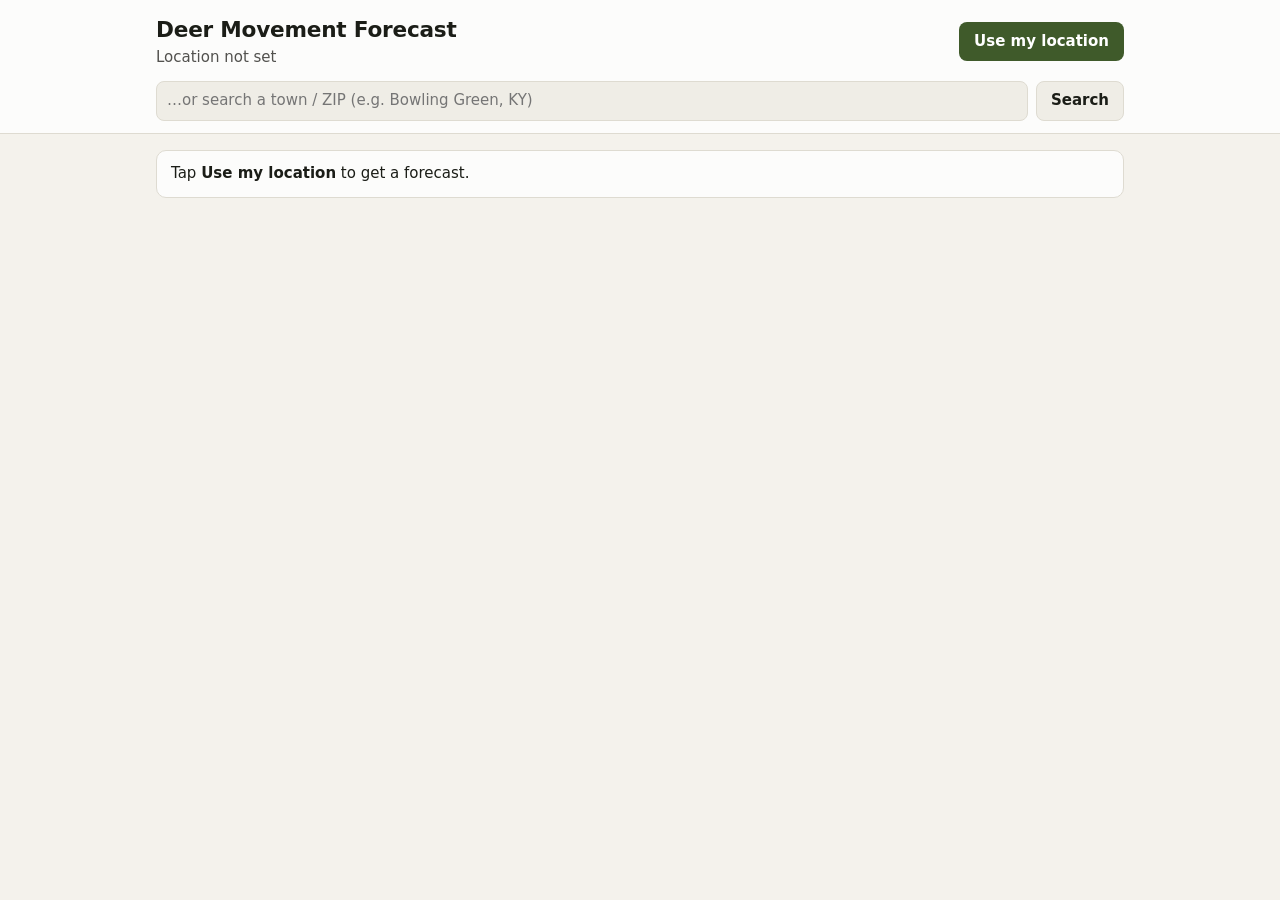
==== deer-forecast/index.html @ d132e033 "Add whitetail deer movement forecast app Location + barometric pressure (Open-Meteo) based forecast " ====
<!doctype html>
<html lang="en">
<head>
  <meta charset="utf-8">
  <meta name="viewport" content="width=device-width, initial-scale=1">
  <title>Deer Movement Forecast</title>
  <meta name="description" content="Whitetail deer movement forecast from your location, barometric pressure, weather, moon and rut timing.">
  <link rel="stylesheet" href="styles.css">
</head>
<body>
  <header class="top">
    <div class="wrap top-inner">
      <div>
        <h1>Deer Movement Forecast</h1>
        <p class="sub" id="placeName">Location not set</p>
      </div>
      <div class="top-actions">
        <button id="locateBtn" class="btn primary" type="button">Use my location</button>
        <button id="refreshBtn" class="btn" type="button" hidden>Refresh</button>
      </div>
    </div>
    <div class="wrap">
      <form id="searchForm" class="search" autocomplete="off">
        <label class="sr-only" for="searchInput">Search a town or ZIP</label>
        <input id="searchInput" type="search" placeholder="…or search a town / ZIP (e.g. Bowling Green, KY)">
        <button class="btn" type="submit">Search</button>
      </form>
      <ul id="searchResults" class="search-results" hidden></ul>
    </div>
  </header>

  <main class="wrap">
    <p id="status" class="status" role="status">Tap <strong>Use my location</strong> to get a forecast.</p>

    <div id="content" hidden>
      <!-- Now -->
      <section class="card hero" aria-labelledby="nowTitle">
        <div class="hero-score">
          <h2 id="nowTitle" class="eyebrow">Right now</h2>
          <div class="score-line">
            <span id="nowScore" class="big">–</span><span class="of">/100</span>
          </div>
          <span id="nowRating" class="pill">–</span>
        </div>
        <div class="hero-why">
          <h3 class="eyebrow">Why</h3>
          <ul id="nowFactors" class="factors"></ul>
        </div>
      </section>

      <!-- Conditions -->
      <section class="tiles" aria-label="Current conditions">
        <div class="tile"><span class="eyebrow">Barometer</span><span id="cPressure" class="tile-val">–</span><span id="cTrend" class="tile-sub">–</span></div>
        <div class="tile"><span class="eyebrow">Temperature</span><span id="cTemp" class="tile-val">–</span><span id="cTempSub" class="tile-sub">–</span></div>
        <div class="tile"><span class="eyebrow">Wind</span><span id="cWind" class="tile-val">–</span><span id="cWindSub" class="tile-sub">–</span></div>
        <div class="tile"><span class="eyebrow">Moon</span><span id="cMoon" class="tile-val">–</span><span id="cMoonSub" class="tile-sub">–</span></div>
        <div class="tile"><span class="eyebrow">Rut phase</span><span id="cRut" class="tile-val">–</span><span id="cRutSub" class="tile-sub">–</span></div>
        <div class="tile"><span class="eyebrow">Sun today</span><span id="cSun" class="tile-val">–</span><span id="cSunSub" class="tile-sub">–</span></div>
      </section>

      <!-- Best windows -->
      <section class="card" aria-labelledby="bestTitle">
        <h2 id="bestTitle">Best times to sit (next 3 days)</h2>
        <ol id="bestList" class="best"></ol>
      </section>

      <!-- Daily -->
      <section class="card" aria-labelledby="dailyTitle">
        <h2 id="dailyTitle">Morning vs. evening sits</h2>
        <div id="daily" class="daily"></div>
      </section>

      <!-- Hourly chart -->
      <section class="card" aria-labelledby="hourlyTitle">
        <div class="card-head">
          <h2 id="hourlyTitle">Hourly movement score</h2>
          <button id="tableToggle" class="btn small" type="button" aria-expanded="false">Show table</button>
        </div>
        <p class="hint">Shaded bands are night. Bold orange bars are prime hours (score 65+). Hover or tap a bar for details.</p>
        <div class="chart" id="hourlyChart"></div>
        <div id="hourlyTable" class="table-wrap" hidden></div>
      </section>

      <!-- Pressure chart -->
      <section class="card" aria-labelledby="pressTitle">
        <h2 id="pressTitle">Barometric pressure (inHg), past 24 h + forecast</h2>
        <p class="hint">Deer tend to move more on a steady or rising barometer around 30.00–30.40, and just before a front. A fast drop usually slows things down.</p>
        <div class="chart" id="pressureChart"></div>
      </section>

      <!-- Settings -->
      <section class="card" aria-labelledby="setTitle">
        <h2 id="setTitle">Settings</h2>
        <label class="field">
          <span>Local peak-rut (breeding) date</span>
          <input id="rutInput" type="date">
        </label>
        <p class="hint">The default, Nov 12, fits most of Kentucky and the Midwest. Set it to your state's published peak-breeding date.</p>
      </section>

      <p class="disclaimer">
        The score comes from rules of thumb hunters commonly use (light, pressure and its trend, temperature swings, wind, rain, moon position, rut timing).
        It's a planning aid, not a guarantee. Always check your state's legal shooting hours. Weather data: <a href="https://open-meteo.com/" target="_blank" rel="noopener">Open-Meteo</a>.
        <br><span id="updated"></span>
      </p>
    </div>
  </main>

  <div id="tooltip" class="tooltip" role="tooltip" hidden></div>
  <script src="astro.js"></script>
  <script src="model.js"></script>
  <script src="app.js"></script>
</body>
</html>
---- deer-forecast/styles.css ----
:root {
  color-scheme: light;
  --bg: #f4f2ec;
  --surface: #fcfcfb;
  --surface-2: #efede6;
  --border: #dedbd1;
  --text: #1b1d17;
  --text-2: #52514e;
  --muted: #7a7870;
  --accent: #3f5a2a;          /* forest green for UI */
  --accent-ink: #ffffff;
  --bar: #f2a07d;             /* blaze-orange ramp, normal hours */
  --bar-prime: #d4541f;       /* prime hours */
  --line: #2a78d6;
  --night: rgba(30, 40, 60, 0.07);
  --sweet: rgba(63, 90, 42, 0.10);
  --grid: #e6e3da;
  --up: #2f7a2f;
  --down: #b23a32;
  --r-ex-bg: #dcefd6; --r-ex: #1f5e1f;
  --r-good-bg: #e7f0d3; --r-good: #4a5f12;
  --r-fair-bg: #f6ecd0; --r-fair: #7a5a00;
  --r-slow-bg: #ece9e3; --r-slow: #5c5a55;
}
@media (prefers-color-scheme: dark) {
  :root:not([data-theme="light"]) {
    color-scheme: dark;
    --bg: #121311;
    --surface: #1a1a19;
    --surface-2: #232421;
    --border: #33342f;
    --text: #f0efec;
    --text-2: #c3c2b7;
    --muted: #8f8e86;
    --accent: #8db66a;
    --accent-ink: #10140c;
    --bar: #9a4a28;
    --bar-prime: #f07a45;
    --line: #3987e5;
    --night: rgba(0, 0, 0, 0.35);
    --sweet: rgba(141, 182, 106, 0.10);
    --grid: #2c2d29;
    --up: #7fc97f;
    --down: #ef8a83;
    --r-ex-bg: #1f3a1f; --r-ex: #a9e3a0;
    --r-good-bg: #2c3418; --r-good: #cfe08f;
    --r-fair-bg: #3a3016; --r-fair: #f0d27a;
    --r-slow-bg: #2a2a27; --r-slow: #bdbab2;
  }
}
:root[data-theme="dark"] {
  color-scheme: dark;
  --bg: #121311; --surface: #1a1a19; --surface-2: #232421; --border: #33342f;
  --text: #f0efec; --text-2: #c3c2b7; --muted: #8f8e86; --accent: #8db66a; --accent-ink: #10140c;
  --bar: #9a4a28; --bar-prime: #f07a45; --line: #3987e5; --night: rgba(0,0,0,.35);
  --sweet: rgba(141,182,106,.10); --grid: #2c2d29; --up: #7fc97f; --down: #ef8a83;
  --r-ex-bg: #1f3a1f; --r-ex: #a9e3a0; --r-good-bg: #2c3418; --r-good: #cfe08f;
  --r-fair-bg: #3a3016; --r-fair: #f0d27a; --r-slow-bg: #2a2a27; --r-slow: #bdbab2;
}

* { box-sizing: border-box; }
html, body { margin: 0; }
body {
  background: var(--bg);
  color: var(--text);
  font: 15px/1.45 system-ui, -apple-system, "Segoe UI", Roboto, sans-serif;
  -webkit-text-size-adjust: 100%;
}
.wrap { max-width: 1000px; margin: 0 auto; padding: 0 16px; }
.sr-only { position: absolute; width: 1px; height: 1px; overflow: hidden; clip: rect(0 0 0 0); }
h1 { font-size: 1.35rem; margin: 0; letter-spacing: -0.01em; }
h2 { font-size: 1.05rem; margin: 0 0 10px; }
.sub { margin: 2px 0 0; color: var(--text-2); }
.muted { color: var(--muted); }
.eyebrow { display: block; font-size: 0.72rem; text-transform: uppercase; letter-spacing: 0.06em; color: var(--muted); margin: 0 0 4px; font-weight: 600; }
.hint { color: var(--text-2); font-size: 0.85rem; margin: -4px 0 10px; }
a { color: var(--accent); }

.top { background: var(--surface); border-bottom: 1px solid var(--border); padding: 14px 0 12px; margin-bottom: 16px; }
.top-inner { display: flex; justify-content: space-between; align-items: center; gap: 12px; flex-wrap: wrap; }
.top-actions { display: flex; gap: 8px; }
.search { display: flex; gap: 8px; margin-top: 12px; }
.search input { flex: 1; min-width: 0; }
input[type="search"], input[type="date"] {
  font: inherit; color: var(--text); background: var(--surface-2);
  border: 1px solid var(--border); border-radius: 8px; padding: 8px 10px;
}
.search-results { list-style: none; margin: 8px 0 0; padding: 0; border: 1px solid var(--border); border-radius: 8px; overflow: hidden; }
.search-results button { all: unset; display: block; width: 100%; padding: 9px 12px; cursor: pointer; box-sizing: border-box; }
.search-results li + li { border-top: 1px solid var(--border); }
.search-results button:hover, .search-results button:focus-visible { background: var(--surface-2); }

.btn {
  font: inherit; font-weight: 600; cursor: pointer;
  border: 1px solid var(--border); background: var(--surface-2); color: var(--text);
  border-radius: 8px; padding: 8px 14px;
}
.btn.primary { background: var(--accent); color: var(--accent-ink); border-color: transparent; }
.btn.small { padding: 4px 10px; font-size: 0.85rem; }
.btn:focus-visible, input:focus-visible { outline: 2px solid var(--accent); outline-offset: 2px; }

.status { padding: 12px 14px; background: var(--surface); border: 1px solid var(--border); border-radius: 10px; }
.status.err { border-color: var(--down); }

.card { background: var(--surface); border: 1px solid var(--border); border-radius: 12px; padding: 16px; margin-bottom: 14px; }
.card-head { display: flex; justify-content: space-between; align-items: baseline; gap: 8px; }

.hero { display: grid; grid-template-columns: minmax(160px, 220px) 1fr; gap: 20px; }
.score-line { display: flex; align-items: baseline; gap: 2px; }
.big { font-size: 4rem; font-weight: 750; line-height: 1; letter-spacing: -0.03em; font-variant-numeric: tabular-nums; }
.of { color: var(--muted); font-size: 1.1rem; }
.hero .pill { margin-top: 8px; }
.factors { list-style: none; margin: 0; padding: 0; display: grid; gap: 5px; }
.factors li, .tooltip li { display: flex; gap: 8px; align-items: baseline; }
.pts { font-variant-numeric: tabular-nums; font-weight: 700; min-width: 2.6em; text-align: right; font-size: 0.9rem; }
.pts.up { color: var(--up); }
.pts.down { color: var(--down); }

.pill { display: inline-block; font-size: 0.78rem; font-weight: 700; padding: 2px 9px; border-radius: 999px; white-space: nowrap; }
.r-ex { background: var(--r-ex-bg); color: var(--r-ex); }
.r-good { background: var(--r-good-bg); color: var(--r-good); }
.r-fair { background: var(--r-fair-bg); color: var(--r-fair); }
.r-slow { background: var(--r-slow-bg); color: var(--r-slow); }

.tiles { display: grid; grid-template-columns: repeat(3, 1fr); gap: 10px; margin-bottom: 14px; }
.tile { background: var(--surface); border: 1px solid var(--border); border-radius: 12px; padding: 12px 14px; display: flex; flex-direction: column; min-width: 0; }
.tile-val { font-size: 1.25rem; font-weight: 700; font-variant-numeric: tabular-nums; }
.tile-sub { color: var(--text-2); font-size: 0.82rem; }

.best { list-style: none; margin: 0; padding: 0; display: grid; gap: 8px; }
.best li { display: grid; grid-template-columns: 170px 170px 1fr; gap: 10px; align-items: center; padding: 10px 12px; border: 1px solid var(--border); border-radius: 10px; }
.best li.top { border-color: var(--bar-prime); box-shadow: inset 4px 0 0 var(--bar-prime); }
.best-when { display: flex; flex-direction: column; }
.best-when span, .best-why { color: var(--text-2); font-size: 0.88rem; }
.best-score { display: flex; gap: 8px; align-items: center; flex-wrap: wrap; }
.star { font-size: 0.75rem; font-weight: 700; color: var(--bar-prime); text-transform: uppercase; letter-spacing: 0.05em; }

.daily { display: grid; grid-template-columns: repeat(4, 1fr); gap: 10px; }
.day { border: 1px solid var(--border); border-radius: 10px; padding: 10px 12px; }
.day-head { display: flex; justify-content: space-between; margin-bottom: 8px; }
.sits { display: grid; grid-template-columns: 1fr 1fr; gap: 8px; }
.sit { display: flex; flex-direction: column; align-items: flex-start; gap: 2px; }
.sit-val { font-size: 1.5rem; font-weight: 700; font-variant-numeric: tabular-nums; line-height: 1.1; }

.chart { overflow-x: auto; -webkit-overflow-scrolling: touch; }
.chart svg { width: 100%; min-width: 760px; height: auto; display: block; }
.chart .bar { fill: var(--bar); }
.chart .bar.prime { fill: var(--bar-prime); }
.chart .night { fill: var(--night); }
.chart .sweet { fill: var(--sweet); }
.chart .grid { stroke: var(--grid); stroke-width: 1; }
.chart .axis { stroke: var(--border); stroke-width: 1; }
.chart .daysep { stroke: var(--border); stroke-dasharray: 3 3; }
.chart .lbl { fill: var(--muted); font-size: 11px; }
.chart .lbl.day { fill: var(--text-2); font-weight: 600; }
.chart .hit { fill: transparent; cursor: pointer; }
.chart .hit.on { fill: var(--grid); fill-opacity: 0.5; }
.chart .hit-area { fill: transparent; cursor: crosshair; }
.chart .line { fill: none; stroke: var(--line); stroke-width: 2; stroke-linejoin: round; }
.chart .line.past { stroke-dasharray: 4 3; opacity: 0.75; }
.chart .now { stroke: var(--text-2); stroke-width: 1; stroke-dasharray: 2 2; }
.chart .now-l { fill: var(--text-2); }
.chart .dot, .chart .cross-dot { fill: var(--line); stroke: var(--surface); stroke-width: 2; }
.chart .cross { stroke: var(--text-2); stroke-width: 1; }

.table-wrap { max-height: 360px; overflow: auto; margin-top: 12px; border: 1px solid var(--border); border-radius: 8px; }
table { border-collapse: collapse; width: 100%; font-size: 0.85rem; font-variant-numeric: tabular-nums; }
th, td { padding: 6px 10px; text-align: left; border-bottom: 1px solid var(--border); white-space: nowrap; }
th { position: sticky; top: 0; background: var(--surface-2); }
tr.dim td { color: var(--muted); }

.field { display: flex; flex-direction: column; gap: 6px; max-width: 280px; margin-bottom: 8px; }
.disclaimer { color: var(--muted); font-size: 0.8rem; margin: 6px 0 32px; }

.tooltip {
  position: fixed; z-index: 10; pointer-events: none; max-width: 300px;
  background: var(--surface); color: var(--text); border: 1px solid var(--border);
  border-radius: 10px; padding: 10px 12px; font-size: 0.85rem;
  box-shadow: 0 6px 24px rgba(0, 0, 0, 0.18);
}
.tooltip ul { list-style: none; margin: 6px 0 0; padding: 0; display: grid; gap: 2px; }
.tt-head { font-weight: 700; margin-bottom: 4px; }
.tt-score strong { font-size: 1.2rem; }
.tt-row { color: var(--text-2); margin-top: 2px; }

@media (max-width: 760px) {
  .hero { grid-template-columns: 1fr; gap: 12px; }
  .tiles { grid-template-columns: repeat(2, 1fr); }
  .daily { grid-template-columns: repeat(2, 1fr); }
  .best li { grid-template-columns: 1fr auto; }
  .best-why { grid-column: 1 / -1; }
}
@media (max-width: 420px) {
  .daily { grid-template-columns: 1fr; }
  .top-actions { width: 100%; }
  .top-actions .btn { flex: 1; }
}
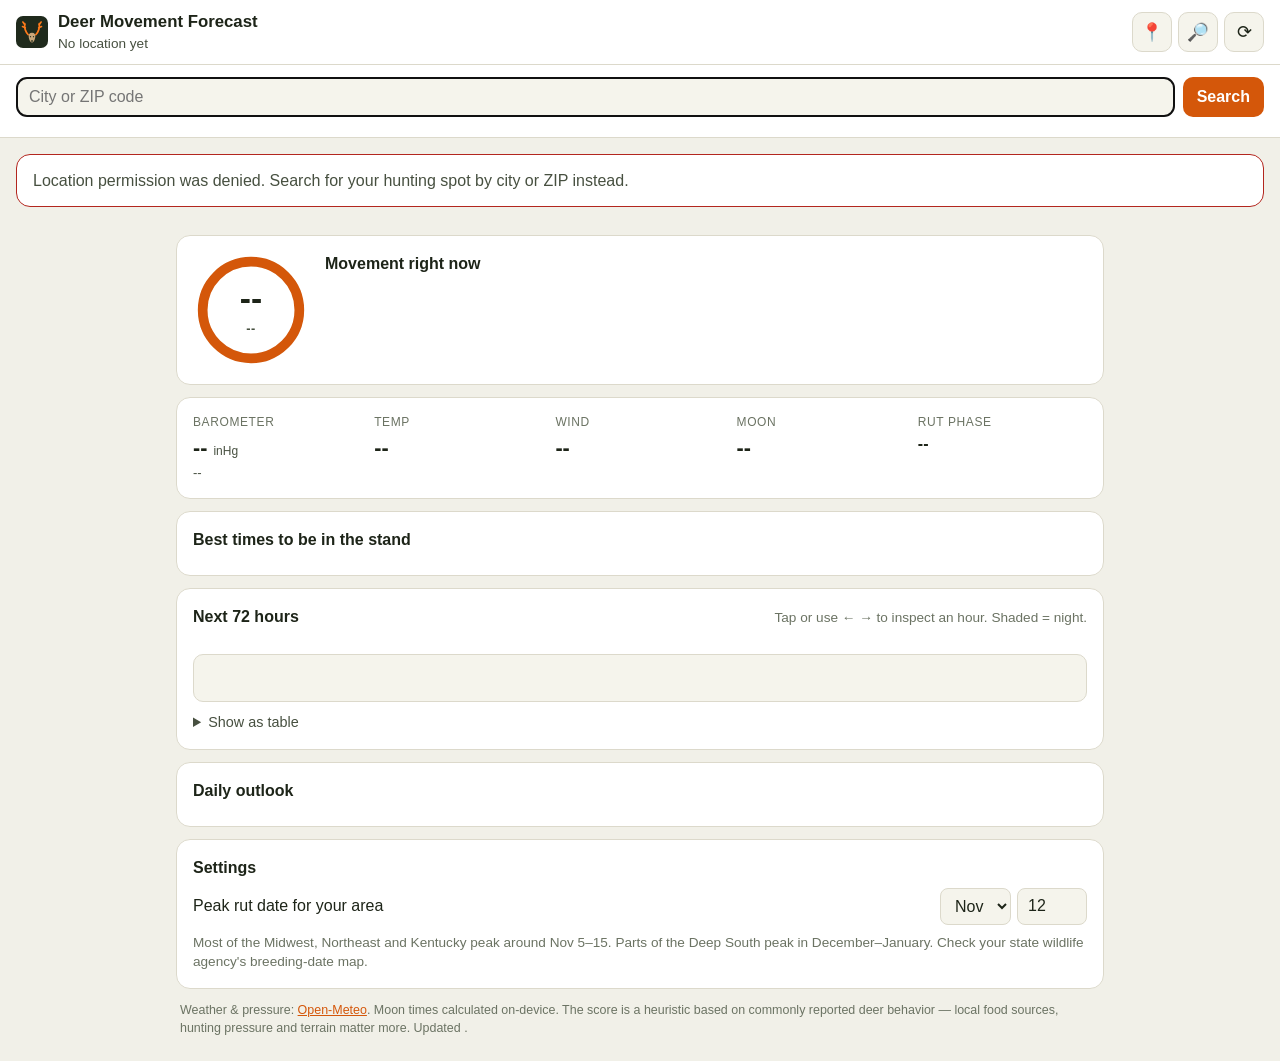
==== commit e0baa84a: "Add whitetail deer movement forecast app Installable web app (PWA) in deer-forecast/ that uses the d" ====
--- a/deer-forecast/index.html
+++ b/deer-forecast/index.html
@@ -1,114 +1,144 @@
-<!doctype html>
+<!DOCTYPE html>
 <html lang="en">
 <head>
-  <meta charset="utf-8">
-  <meta name="viewport" content="width=device-width, initial-scale=1">
-  <title>Deer Movement Forecast</title>
-  <meta name="description" content="Whitetail deer movement forecast from your location, barometric pressure, weather, moon and rut timing.">
-  <link rel="stylesheet" href="styles.css">
+    <meta charset="UTF-8">
+    <meta name="viewport" content="width=device-width, initial-scale=1.0, viewport-fit=cover">
+    <meta name="description" content="Whitetail deer movement forecast from your location, barometric pressure, weather, moon and rut phase.">
+    <meta name="theme-color" content="#1f2a1c">
+    <meta name="apple-mobile-web-app-capable" content="yes">
+    <meta name="apple-mobile-web-app-status-bar-style" content="black-translucent">
+    <title>Deer Movement Forecast</title>
+    <link rel="manifest" href="manifest.webmanifest">
+    <link rel="icon" href="icon.svg" type="image/svg+xml">
+    <link rel="apple-touch-icon" href="icon.svg">
+    <link rel="stylesheet" href="styles.css">
 </head>
 <body>
-  <header class="top">
-    <div class="wrap top-inner">
-      <div>
-        <h1>Deer Movement Forecast</h1>
-        <p class="sub" id="placeName">Location not set</p>
-      </div>
-      <div class="top-actions">
-        <button id="locateBtn" class="btn primary" type="button">Use my location</button>
-        <button id="refreshBtn" class="btn" type="button" hidden>Refresh</button>
-      </div>
-    </div>
-    <div class="wrap">
-      <form id="searchForm" class="search" autocomplete="off">
-        <label class="sr-only" for="searchInput">Search a town or ZIP</label>
-        <input id="searchInput" type="search" placeholder="…or search a town / ZIP (e.g. Bowling Green, KY)">
-        <button class="btn" type="submit">Search</button>
-      </form>
-      <ul id="searchResults" class="search-results" hidden></ul>
-    </div>
-  </header>
+    <header class="app-header">
+        <div class="brand">
+            <img src="icon.svg" alt="" width="32" height="32">
+            <div>
+                <h1>Deer Movement Forecast</h1>
+                <p id="locationName" class="location">Locating…</p>
+            </div>
+        </div>
+        <div class="header-actions">
+            <button id="gpsBtn" class="icon-btn" title="Use my current location" aria-label="Use my current location">📍</button>
+            <button id="searchBtn" class="icon-btn" title="Search a place" aria-label="Search for a place">🔎</button>
+            <button id="refreshBtn" class="icon-btn" title="Refresh forecast" aria-label="Refresh forecast">⟳</button>
+        </div>
+    </header>
 
-  <main class="wrap">
-    <p id="status" class="status" role="status">Tap <strong>Use my location</strong> to get a forecast.</p>
+    <section id="searchPanel" class="search-panel" hidden>
+        <form id="searchForm" autocomplete="off">
+            <input id="searchInput" type="search" placeholder="City or ZIP code" aria-label="City or ZIP code">
+            <button type="submit">Search</button>
+        </form>
+        <ul id="searchResults" class="search-results"></ul>
+    </section>
 
-    <div id="content" hidden>
-      <!-- Now -->
-      <section class="card hero" aria-labelledby="nowTitle">
-        <div class="hero-score">
-          <h2 id="nowTitle" class="eyebrow">Right now</h2>
-          <div class="score-line">
-            <span id="nowScore" class="big">–</span><span class="of">/100</span>
-          </div>
-          <span id="nowRating" class="pill">–</span>
-        </div>
-        <div class="hero-why">
-          <h3 class="eyebrow">Why</h3>
-          <ul id="nowFactors" class="factors"></ul>
-        </div>
-      </section>
+    <div id="status" class="status" role="status" hidden></div>
 
-      <!-- Conditions -->
-      <section class="tiles" aria-label="Current conditions">
-        <div class="tile"><span class="eyebrow">Barometer</span><span id="cPressure" class="tile-val">–</span><span id="cTrend" class="tile-sub">–</span></div>
-        <div class="tile"><span class="eyebrow">Temperature</span><span id="cTemp" class="tile-val">–</span><span id="cTempSub" class="tile-sub">–</span></div>
-        <div class="tile"><span class="eyebrow">Wind</span><span id="cWind" class="tile-val">–</span><span id="cWindSub" class="tile-sub">–</span></div>
-        <div class="tile"><span class="eyebrow">Moon</span><span id="cMoon" class="tile-val">–</span><span id="cMoonSub" class="tile-sub">–</span></div>
-        <div class="tile"><span class="eyebrow">Rut phase</span><span id="cRut" class="tile-val">–</span><span id="cRutSub" class="tile-sub">–</span></div>
-        <div class="tile"><span class="eyebrow">Sun today</span><span id="cSun" class="tile-val">–</span><span id="cSunSub" class="tile-sub">–</span></div>
-      </section>
+    <main id="main" hidden>
+        <section class="card now-card">
+            <div class="now-score">
+                <svg viewBox="0 0 120 120" class="gauge" aria-hidden="true">
+                    <circle cx="60" cy="60" r="50" class="gauge-track"></circle>
+                    <circle cx="60" cy="60" r="50" class="gauge-fill" id="gaugeFill"></circle>
+                </svg>
+                <div class="gauge-label">
+                    <span id="nowScore" class="score-num">--</span>
+                    <span id="nowRating" class="score-rating">--</span>
+                </div>
+            </div>
+            <div class="now-body">
+                <h2>Movement right now</h2>
+                <p id="nowTime" class="muted"></p>
+                <ul id="nowFactors" class="factors"></ul>
+            </div>
+        </section>
 
-      <!-- Best windows -->
-      <section class="card" aria-labelledby="bestTitle">
-        <h2 id="bestTitle">Best times to sit (next 3 days)</h2>
-        <ol id="bestList" class="best"></ol>
-      </section>
+        <section class="card conditions">
+            <div class="cond cond-pressure">
+                <span class="cond-label">Barometer</span>
+                <span class="cond-value"><span id="curPressure">--</span> <small>inHg</small></span>
+                <span id="curTrend" class="cond-sub">--</span>
+            </div>
+            <div class="cond">
+                <span class="cond-label">Temp</span>
+                <span id="curTemp" class="cond-value">--</span>
+                <span id="curSky" class="cond-sub"></span>
+            </div>
+            <div class="cond">
+                <span class="cond-label">Wind</span>
+                <span id="curWind" class="cond-value">--</span>
+                <span id="curGust" class="cond-sub"></span>
+            </div>
+            <div class="cond">
+                <span class="cond-label">Moon</span>
+                <span id="curMoon" class="cond-value">--</span>
+                <span id="curMoonSub" class="cond-sub"></span>
+            </div>
+            <div class="cond cond-rut">
+                <span class="cond-label">Rut phase</span>
+                <span id="curRut" class="cond-value small">--</span>
+                <span id="curRutSub" class="cond-sub"></span>
+            </div>
+        </section>
 
-      <!-- Daily -->
-      <section class="card" aria-labelledby="dailyTitle">
-        <h2 id="dailyTitle">Morning vs. evening sits</h2>
-        <div id="daily" class="daily"></div>
-      </section>
+        <section class="card">
+            <h2>Best times to be in the stand</h2>
+            <div id="bestTimes" class="best-times"></div>
+        </section>
 
-      <!-- Hourly chart -->
-      <section class="card" aria-labelledby="hourlyTitle">
-        <div class="card-head">
-          <h2 id="hourlyTitle">Hourly movement score</h2>
-          <button id="tableToggle" class="btn small" type="button" aria-expanded="false">Show table</button>
-        </div>
-        <p class="hint">Shaded bands are night. Bold orange bars are prime hours (score 65+). Hover or tap a bar for details.</p>
-        <div class="chart" id="hourlyChart"></div>
-        <div id="hourlyTable" class="table-wrap" hidden></div>
-      </section>
+        <section class="card chart-card">
+            <div class="chart-head">
+                <h2>Next 72 hours</h2>
+                <p class="muted small">Tap or use ← → to inspect an hour. Shaded = night.</p>
+            </div>
+            <div id="chartScroll" class="chart-scroll" tabindex="0" aria-label="Hourly movement score and barometric pressure chart">
+                <div id="chart"></div>
+            </div>
+            <div id="hourDetail" class="hour-detail"></div>
+            <details class="table-view">
+                <summary>Show as table</summary>
+                <div class="table-wrap"><table id="hourTable"></table></div>
+            </details>
+        </section>
 
-      <!-- Pressure chart -->
-      <section class="card" aria-labelledby="pressTitle">
-        <h2 id="pressTitle">Barometric pressure (inHg), past 24 h + forecast</h2>
-        <p class="hint">Deer tend to move more on a steady or rising barometer around 30.00–30.40, and just before a front. A fast drop usually slows things down.</p>
-        <div class="chart" id="pressureChart"></div>
-      </section>
+        <section class="card">
+            <h2>Daily outlook</h2>
+            <div id="daily" class="daily"></div>
+        </section>
 
-      <!-- Settings -->
-      <section class="card" aria-labelledby="setTitle">
-        <h2 id="setTitle">Settings</h2>
-        <label class="field">
-          <span>Local peak-rut (breeding) date</span>
-          <input id="rutInput" type="date">
-        </label>
-        <p class="hint">The default, Nov 12, fits most of Kentucky and the Midwest. Set it to your state's published peak-breeding date.</p>
-      </section>
+        <section class="card settings">
+            <h2>Settings</h2>
+            <label class="setting">
+                <span>Peak rut date for your area</span>
+                <span class="rut-inputs">
+                    <select id="rutMonth" aria-label="Peak rut month">
+                        <option value="10">Oct</option>
+                        <option value="11">Nov</option>
+                        <option value="12">Dec</option>
+                        <option value="01">Jan</option>
+                        <option value="02">Feb</option>
+                    </select>
+                    <input id="rutDay" type="number" min="1" max="31" inputmode="numeric" aria-label="Peak rut day">
+                </span>
+            </label>
+            <p class="muted small">Most of the Midwest, Northeast and Kentucky peak around Nov 5–15. Parts of the
+                Deep South peak in December–January. Check your state wildlife agency's breeding-date map.</p>
+        </section>
 
-      <p class="disclaimer">
-        The score comes from rules of thumb hunters commonly use (light, pressure and its trend, temperature swings, wind, rain, moon position, rut timing).
-        It's a planning aid, not a guarantee. Always check your state's legal shooting hours. Weather data: <a href="https://open-meteo.com/" target="_blank" rel="noopener">Open-Meteo</a>.
-        <br><span id="updated"></span>
-      </p>
-    </div>
-  </main>
+        <p class="footnote">
+            Weather &amp; pressure: <a href="https://open-meteo.com/" target="_blank" rel="noopener">Open-Meteo</a>.
+            Moon times calculated on-device. The score is a heuristic based on commonly reported deer behavior —
+            local food sources, hunting pressure and terrain matter more. Updated <span id="updatedAt"></span>.
+        </p>
+    </main>
 
-  <div id="tooltip" class="tooltip" role="tooltip" hidden></div>
-  <script src="astro.js"></script>
-  <script src="model.js"></script>
-  <script src="app.js"></script>
+    <script src="astro.js"></script>
+    <script src="forecast.js"></script>
+    <script src="app.js"></script>
 </body>
 </html>
--- a/deer-forecast/styles.css
+++ b/deer-forecast/styles.css
@@ -1,197 +1,233 @@
+* { margin: 0; padding: 0; box-sizing: border-box; }
+
 :root {
-  color-scheme: light;
-  --bg: #f4f2ec;
-  --surface: #fcfcfb;
-  --surface-2: #efede6;
-  --border: #dedbd1;
-  --text: #1b1d17;
-  --text-2: #52514e;
-  --muted: #7a7870;
-  --accent: #3f5a2a;          /* forest green for UI */
-  --accent-ink: #ffffff;
-  --bar: #f2a07d;             /* blaze-orange ramp, normal hours */
-  --bar-prime: #d4541f;       /* prime hours */
-  --line: #2a78d6;
-  --night: rgba(30, 40, 60, 0.07);
-  --sweet: rgba(63, 90, 42, 0.10);
-  --grid: #e6e3da;
-  --up: #2f7a2f;
-  --down: #b23a32;
-  --r-ex-bg: #dcefd6; --r-ex: #1f5e1f;
-  --r-good-bg: #e7f0d3; --r-good: #4a5f12;
-  --r-fair-bg: #f6ecd0; --r-fair: #7a5a00;
-  --r-slow-bg: #ece9e3; --r-slow: #5c5a55;
-}
-@media (prefers-color-scheme: dark) {
-  :root:not([data-theme="light"]) {
     color-scheme: dark;
-    --bg: #121311;
-    --surface: #1a1a19;
-    --surface-2: #232421;
-    --border: #33342f;
-    --text: #f0efec;
-    --text-2: #c3c2b7;
-    --muted: #8f8e86;
-    --accent: #8db66a;
-    --accent-ink: #10140c;
-    --bar: #9a4a28;
-    --bar-prime: #f07a45;
-    --line: #3987e5;
+    --bg: #141a12;
+    --card: #1f2a1c;
+    --card-2: #283624;
+    --border: #3a4a35;
+    --text: #eef1e8;
+    --text-2: #b9c2ad;
+    --muted: #8d9883;
+    --accent: #ff7a1a;        /* blaze orange */
+    --up: #7fcf6a;
+    --down: #ff8a7a;
     --night: rgba(0, 0, 0, 0.35);
-    --sweet: rgba(141, 182, 106, 0.10);
-    --grid: #2c2d29;
-    --up: #7fc97f;
-    --down: #ef8a83;
-    --r-ex-bg: #1f3a1f; --r-ex: #a9e3a0;
-    --r-good-bg: #2c3418; --r-good: #cfe08f;
-    --r-fair-bg: #3a3016; --r-fair: #f0d27a;
-    --r-slow-bg: #2a2a27; --r-slow: #bdbab2;
-  }
-}
-:root[data-theme="dark"] {
-  color-scheme: dark;
-  --bg: #121311; --surface: #1a1a19; --surface-2: #232421; --border: #33342f;
-  --text: #f0efec; --text-2: #c3c2b7; --muted: #8f8e86; --accent: #8db66a; --accent-ink: #10140c;
-  --bar: #9a4a28; --bar-prime: #f07a45; --line: #3987e5; --night: rgba(0,0,0,.35);
-  --sweet: rgba(141,182,106,.10); --grid: #2c2d29; --up: #7fc97f; --down: #ef8a83;
-  --r-ex-bg: #1f3a1f; --r-ex: #a9e3a0; --r-good-bg: #2c3418; --r-good: #cfe08f;
-  --r-fair-bg: #3a3016; --r-fair: #f0d27a; --r-slow-bg: #2a2a27; --r-slow: #bdbab2;
-}
-
-* { box-sizing: border-box; }
-html, body { margin: 0; }
+    --grid: #33412f;
+    --pressure: #79b4ff;
+    /* sequential score ramp: low -> high (single hue, increasing emphasis) */
+    --s-poor: #5a3a24;
+    --s-fair: #8a4f22;
+    --s-good: #c0601f;
+    --s-verygood: #e8752a;
+    --s-excellent: #ffa25c;
+    --radius: 14px;
+}
+
+@media (prefers-color-scheme: light) {
+    :root:not([data-theme="dark"]) {
+        color-scheme: light;
+        --bg: #f1f0e8;
+        --card: #ffffff;
+        --card-2: #f5f4ec;
+        --border: #dcd9cb;
+        --text: #1d2418;
+        --text-2: #475040;
+        --muted: #6b7363;
+        --accent: #d4570a;
+        --up: #2d7a1f;
+        --down: #b3261e;
+        --night: rgba(30, 40, 60, 0.08);
+        --grid: #e3e0d3;
+        --pressure: #2a6fc9;
+        --s-poor: #f6d9c2;
+        --s-fair: #f0b082;
+        --s-good: #e5813f;
+        --s-verygood: #c85f1c;
+        --s-excellent: #8f3d0c;
+    }
+}
+
 body {
-  background: var(--bg);
-  color: var(--text);
-  font: 15px/1.45 system-ui, -apple-system, "Segoe UI", Roboto, sans-serif;
-  -webkit-text-size-adjust: 100%;
-}
-.wrap { max-width: 1000px; margin: 0 auto; padding: 0 16px; }
-.sr-only { position: absolute; width: 1px; height: 1px; overflow: hidden; clip: rect(0 0 0 0); }
-h1 { font-size: 1.35rem; margin: 0; letter-spacing: -0.01em; }
-h2 { font-size: 1.05rem; margin: 0 0 10px; }
-.sub { margin: 2px 0 0; color: var(--text-2); }
+    font-family: -apple-system, BlinkMacSystemFont, 'Segoe UI', Roboto, 'Helvetica Neue', Arial, sans-serif;
+    background: var(--bg);
+    color: var(--text);
+    line-height: 1.45;
+    -webkit-font-smoothing: antialiased;
+    padding-bottom: env(safe-area-inset-bottom);
+}
+
+a { color: var(--accent); }
 .muted { color: var(--muted); }
-.eyebrow { display: block; font-size: 0.72rem; text-transform: uppercase; letter-spacing: 0.06em; color: var(--muted); margin: 0 0 4px; font-weight: 600; }
-.hint { color: var(--text-2); font-size: 0.85rem; margin: -4px 0 10px; }
-a { color: var(--accent); }
-
-.top { background: var(--surface); border-bottom: 1px solid var(--border); padding: 14px 0 12px; margin-bottom: 16px; }
-.top-inner { display: flex; justify-content: space-between; align-items: center; gap: 12px; flex-wrap: wrap; }
-.top-actions { display: flex; gap: 8px; }
-.search { display: flex; gap: 8px; margin-top: 12px; }
-.search input { flex: 1; min-width: 0; }
-input[type="search"], input[type="date"] {
-  font: inherit; color: var(--text); background: var(--surface-2);
-  border: 1px solid var(--border); border-radius: 8px; padding: 8px 10px;
-}
-.search-results { list-style: none; margin: 8px 0 0; padding: 0; border: 1px solid var(--border); border-radius: 8px; overflow: hidden; }
-.search-results button { all: unset; display: block; width: 100%; padding: 9px 12px; cursor: pointer; box-sizing: border-box; }
-.search-results li + li { border-top: 1px solid var(--border); }
-.search-results button:hover, .search-results button:focus-visible { background: var(--surface-2); }
-
-.btn {
-  font: inherit; font-weight: 600; cursor: pointer;
-  border: 1px solid var(--border); background: var(--surface-2); color: var(--text);
-  border-radius: 8px; padding: 8px 14px;
-}
-.btn.primary { background: var(--accent); color: var(--accent-ink); border-color: transparent; }
-.btn.small { padding: 4px 10px; font-size: 0.85rem; }
-.btn:focus-visible, input:focus-visible { outline: 2px solid var(--accent); outline-offset: 2px; }
-
-.status { padding: 12px 14px; background: var(--surface); border: 1px solid var(--border); border-radius: 10px; }
-.status.err { border-color: var(--down); }
-
-.card { background: var(--surface); border: 1px solid var(--border); border-radius: 12px; padding: 16px; margin-bottom: 14px; }
-.card-head { display: flex; justify-content: space-between; align-items: baseline; gap: 8px; }
-
-.hero { display: grid; grid-template-columns: minmax(160px, 220px) 1fr; gap: 20px; }
-.score-line { display: flex; align-items: baseline; gap: 2px; }
-.big { font-size: 4rem; font-weight: 750; line-height: 1; letter-spacing: -0.03em; font-variant-numeric: tabular-nums; }
-.of { color: var(--muted); font-size: 1.1rem; }
-.hero .pill { margin-top: 8px; }
-.factors { list-style: none; margin: 0; padding: 0; display: grid; gap: 5px; }
-.factors li, .tooltip li { display: flex; gap: 8px; align-items: baseline; }
-.pts { font-variant-numeric: tabular-nums; font-weight: 700; min-width: 2.6em; text-align: right; font-size: 0.9rem; }
-.pts.up { color: var(--up); }
-.pts.down { color: var(--down); }
-
-.pill { display: inline-block; font-size: 0.78rem; font-weight: 700; padding: 2px 9px; border-radius: 999px; white-space: nowrap; }
-.r-ex { background: var(--r-ex-bg); color: var(--r-ex); }
-.r-good { background: var(--r-good-bg); color: var(--r-good); }
-.r-fair { background: var(--r-fair-bg); color: var(--r-fair); }
-.r-slow { background: var(--r-slow-bg); color: var(--r-slow); }
-
-.tiles { display: grid; grid-template-columns: repeat(3, 1fr); gap: 10px; margin-bottom: 14px; }
-.tile { background: var(--surface); border: 1px solid var(--border); border-radius: 12px; padding: 12px 14px; display: flex; flex-direction: column; min-width: 0; }
-.tile-val { font-size: 1.25rem; font-weight: 700; font-variant-numeric: tabular-nums; }
-.tile-sub { color: var(--text-2); font-size: 0.82rem; }
-
-.best { list-style: none; margin: 0; padding: 0; display: grid; gap: 8px; }
-.best li { display: grid; grid-template-columns: 170px 170px 1fr; gap: 10px; align-items: center; padding: 10px 12px; border: 1px solid var(--border); border-radius: 10px; }
-.best li.top { border-color: var(--bar-prime); box-shadow: inset 4px 0 0 var(--bar-prime); }
-.best-when { display: flex; flex-direction: column; }
-.best-when span, .best-why { color: var(--text-2); font-size: 0.88rem; }
-.best-score { display: flex; gap: 8px; align-items: center; flex-wrap: wrap; }
-.star { font-size: 0.75rem; font-weight: 700; color: var(--bar-prime); text-transform: uppercase; letter-spacing: 0.05em; }
-
-.daily { display: grid; grid-template-columns: repeat(4, 1fr); gap: 10px; }
-.day { border: 1px solid var(--border); border-radius: 10px; padding: 10px 12px; }
-.day-head { display: flex; justify-content: space-between; margin-bottom: 8px; }
-.sits { display: grid; grid-template-columns: 1fr 1fr; gap: 8px; }
-.sit { display: flex; flex-direction: column; align-items: flex-start; gap: 2px; }
-.sit-val { font-size: 1.5rem; font-weight: 700; font-variant-numeric: tabular-nums; line-height: 1.1; }
-
-.chart { overflow-x: auto; -webkit-overflow-scrolling: touch; }
-.chart svg { width: 100%; min-width: 760px; height: auto; display: block; }
-.chart .bar { fill: var(--bar); }
-.chart .bar.prime { fill: var(--bar-prime); }
-.chart .night { fill: var(--night); }
-.chart .sweet { fill: var(--sweet); }
-.chart .grid { stroke: var(--grid); stroke-width: 1; }
-.chart .axis { stroke: var(--border); stroke-width: 1; }
-.chart .daysep { stroke: var(--border); stroke-dasharray: 3 3; }
-.chart .lbl { fill: var(--muted); font-size: 11px; }
-.chart .lbl.day { fill: var(--text-2); font-weight: 600; }
-.chart .hit { fill: transparent; cursor: pointer; }
-.chart .hit.on { fill: var(--grid); fill-opacity: 0.5; }
-.chart .hit-area { fill: transparent; cursor: crosshair; }
-.chart .line { fill: none; stroke: var(--line); stroke-width: 2; stroke-linejoin: round; }
-.chart .line.past { stroke-dasharray: 4 3; opacity: 0.75; }
-.chart .now { stroke: var(--text-2); stroke-width: 1; stroke-dasharray: 2 2; }
-.chart .now-l { fill: var(--text-2); }
-.chart .dot, .chart .cross-dot { fill: var(--line); stroke: var(--surface); stroke-width: 2; }
-.chart .cross { stroke: var(--text-2); stroke-width: 1; }
-
-.table-wrap { max-height: 360px; overflow: auto; margin-top: 12px; border: 1px solid var(--border); border-radius: 8px; }
-table { border-collapse: collapse; width: 100%; font-size: 0.85rem; font-variant-numeric: tabular-nums; }
-th, td { padding: 6px 10px; text-align: left; border-bottom: 1px solid var(--border); white-space: nowrap; }
-th { position: sticky; top: 0; background: var(--surface-2); }
-tr.dim td { color: var(--muted); }
-
-.field { display: flex; flex-direction: column; gap: 6px; max-width: 280px; margin-bottom: 8px; }
-.disclaimer { color: var(--muted); font-size: 0.8rem; margin: 6px 0 32px; }
-
-.tooltip {
-  position: fixed; z-index: 10; pointer-events: none; max-width: 300px;
-  background: var(--surface); color: var(--text); border: 1px solid var(--border);
-  border-radius: 10px; padding: 10px 12px; font-size: 0.85rem;
-  box-shadow: 0 6px 24px rgba(0, 0, 0, 0.18);
-}
-.tooltip ul { list-style: none; margin: 6px 0 0; padding: 0; display: grid; gap: 2px; }
-.tt-head { font-weight: 700; margin-bottom: 4px; }
-.tt-score strong { font-size: 1.2rem; }
-.tt-row { color: var(--text-2); margin-top: 2px; }
-
-@media (max-width: 760px) {
-  .hero { grid-template-columns: 1fr; gap: 12px; }
-  .tiles { grid-template-columns: repeat(2, 1fr); }
-  .daily { grid-template-columns: repeat(2, 1fr); }
-  .best li { grid-template-columns: 1fr auto; }
-  .best-why { grid-column: 1 / -1; }
+.small { font-size: 0.85rem; }
+
+/* Header */
+.app-header {
+    position: sticky; top: 0; z-index: 10;
+    display: flex; align-items: center; justify-content: space-between; gap: 12px;
+    padding: calc(10px + env(safe-area-inset-top)) 16px 10px;
+    background: var(--card);
+    border-bottom: 1px solid var(--border);
+}
+.brand { display: flex; align-items: center; gap: 10px; min-width: 0; }
+.brand h1 { font-size: 1.05rem; font-weight: 700; }
+.location { font-size: 0.85rem; color: var(--text-2); white-space: nowrap; overflow: hidden; text-overflow: ellipsis; }
+.header-actions { display: flex; gap: 6px; flex-shrink: 0; }
+.icon-btn {
+    width: 40px; height: 40px; border-radius: 10px;
+    border: 1px solid var(--border); background: var(--card-2); color: var(--text);
+    font-size: 1.1rem; cursor: pointer;
+}
+.icon-btn:active { transform: scale(0.95); }
+.icon-btn.spinning { animation: spin 1s linear infinite; }
+@keyframes spin { to { transform: rotate(360deg); } }
+
+/* Search */
+.search-panel { padding: 12px 16px; background: var(--card); border-bottom: 1px solid var(--border); }
+.search-panel form { display: flex; gap: 8px; }
+.search-panel input {
+    flex: 1; min-width: 0; padding: 10px 12px; font-size: 1rem;
+    border-radius: 10px; border: 1px solid var(--border); background: var(--card-2); color: var(--text);
+}
+.search-panel button, .btn {
+    padding: 10px 14px; font-size: 1rem; border-radius: 10px; border: none;
+    background: var(--accent); color: #fff; font-weight: 600; cursor: pointer;
+}
+.search-results { list-style: none; margin-top: 8px; }
+.search-results li button {
+    width: 100%; text-align: left; padding: 10px 12px; margin-top: 4px;
+    border-radius: 10px; border: 1px solid var(--border); background: var(--card-2); color: var(--text);
+    font-size: 0.95rem; cursor: pointer;
+}
+
+.status {
+    margin: 16px; padding: 14px 16px; border-radius: var(--radius);
+    background: var(--card); border: 1px solid var(--border); color: var(--text-2);
+}
+.status.error { border-color: var(--down); }
+.status .btn { margin-top: 10px; }
+
+main { max-width: 960px; margin: 0 auto; padding: 12px 16px 24px; display: grid; grid-template-columns: minmax(0, 1fr); gap: 12px; }
+
+.card {
+    background: var(--card); border: 1px solid var(--border); border-radius: var(--radius);
+    padding: 16px;
+}
+.card h2 { font-size: 1rem; margin-bottom: 8px; }
+
+/* Now */
+.now-card { display: flex; gap: 16px; align-items: flex-start; }
+.now-score { position: relative; width: 116px; height: 116px; flex-shrink: 0; }
+.gauge { width: 100%; height: 100%; transform: rotate(-90deg); }
+.gauge circle { fill: none; stroke-width: 10; }
+.gauge-track { stroke: var(--card-2); }
+.gauge-fill { stroke: var(--accent); stroke-linecap: round; transition: stroke-dashoffset 0.6s ease; }
+.gauge-label { position: absolute; inset: 0; display: flex; flex-direction: column; align-items: center; justify-content: center; }
+.score-num { font-size: 2.1rem; font-weight: 800; line-height: 1; }
+.score-rating { font-size: 0.8rem; color: var(--text-2); margin-top: 4px; font-weight: 600; text-transform: uppercase; letter-spacing: 0.04em; }
+.now-body { flex: 1; min-width: 0; }
+.now-body h2 { margin-bottom: 0; }
+
+.factors { list-style: none; margin-top: 8px; display: grid; gap: 4px; font-size: 0.9rem; }
+.factors li { display: flex; gap: 8px; align-items: baseline; color: var(--text-2); }
+.factors .ico { width: 1.1em; flex-shrink: 0; text-align: center; font-weight: 800; }
+.factors .up .ico { color: var(--up); }
+.factors .down .ico { color: var(--down); }
+.factors .neutral .ico { color: var(--muted); }
+
+/* Conditions */
+.conditions { display: grid; grid-template-columns: repeat(5, 1fr); gap: 12px; }
+.cond { display: flex; flex-direction: column; min-width: 0; }
+.cond-label { font-size: 0.75rem; text-transform: uppercase; letter-spacing: 0.05em; color: var(--muted); }
+.cond-value { font-size: 1.35rem; font-weight: 700; }
+.cond-value small { font-size: 0.75rem; font-weight: 500; color: var(--text-2); }
+.cond-value.small { font-size: 1rem; }
+.cond-sub { font-size: 0.82rem; color: var(--text-2); }
+.trend-up { color: var(--up); }
+.trend-down { color: var(--down); }
+
+/* Best times */
+.best-times { display: grid; gap: 10px; }
+.best-day h3 { font-size: 0.85rem; color: var(--text-2); font-weight: 600; margin-bottom: 4px; }
+.windows { display: flex; flex-wrap: wrap; gap: 8px; }
+.window {
+    display: flex; align-items: center; gap: 8px;
+    padding: 8px 12px; border-radius: 10px; background: var(--card-2); border: 1px solid var(--border);
+    font-size: 0.92rem;
+}
+.window .swatch { width: 10px; height: 10px; border-radius: 3px; }
+.window strong { font-weight: 700; }
+
+/* Chart */
+.chart-head { display: flex; justify-content: space-between; align-items: baseline; flex-wrap: wrap; gap: 4px 12px; }
+.chart-scroll { overflow-x: auto; margin: 8px -16px 0; padding: 0 16px; outline: none; -webkit-overflow-scrolling: touch; }
+.chart-scroll:focus-visible { box-shadow: inset 0 0 0 2px var(--accent); }
+#chart svg { display: block; }
+#chart text { fill: var(--muted); font-size: 11px; }
+#chart .day-label { fill: var(--text-2); font-weight: 600; }
+#chart .panel-title { fill: var(--text-2); font-weight: 600; font-size: 11px; }
+#chart .grid { stroke: var(--grid); stroke-width: 1; }
+#chart .night { fill: var(--night); }
+#chart .midnight { stroke: var(--border); stroke-width: 1; }
+#chart .bar { transition: opacity 0.15s; }
+#chart .pline { fill: none; stroke: var(--pressure); stroke-width: 2; stroke-linejoin: round; }
+#chart .cursor { stroke: var(--text); stroke-width: 1; stroke-dasharray: 3 3; }
+#chart .pdot { fill: var(--pressure); stroke: var(--card); stroke-width: 2; }
+#chart .now-line { stroke: var(--accent); stroke-width: 2; }
+#chart .hit { fill: transparent; cursor: pointer; }
+.s-poor { fill: var(--s-poor); background: var(--s-poor); }
+.s-fair { fill: var(--s-fair); background: var(--s-fair); }
+.s-good { fill: var(--s-good); background: var(--s-good); }
+.s-verygood { fill: var(--s-verygood); background: var(--s-verygood); }
+.s-excellent { fill: var(--s-excellent); background: var(--s-excellent); }
+
+.hour-detail {
+    margin-top: 10px; padding: 12px; border-radius: 10px; background: var(--card-2);
+    border: 1px solid var(--border); min-height: 3em;
+}
+.hour-detail .hd-top { display: flex; flex-wrap: wrap; gap: 4px 16px; align-items: baseline; }
+.hour-detail .hd-score { font-size: 1.4rem; font-weight: 800; }
+.hour-detail .hd-meta { color: var(--text-2); font-size: 0.9rem; }
+
+.table-view { margin-top: 10px; }
+.table-view summary { cursor: pointer; color: var(--text-2); font-size: 0.9rem; }
+.table-wrap { max-height: 320px; overflow: auto; margin-top: 8px; }
+.table-wrap table { width: 100%; border-collapse: collapse; font-size: 0.85rem; font-variant-numeric: tabular-nums; }
+.table-wrap th, .table-wrap td { padding: 4px 8px; text-align: right; border-bottom: 1px solid var(--border); white-space: nowrap; }
+.table-wrap th:first-child, .table-wrap td:first-child { text-align: left; }
+.table-wrap th { position: sticky; top: 0; background: var(--card); color: var(--text-2); }
+
+/* Daily */
+.daily { display: grid; grid-template-columns: repeat(auto-fit, minmax(220px, 1fr)); gap: 10px; }
+.day-card { background: var(--card-2); border: 1px solid var(--border); border-radius: 12px; padding: 12px; }
+.day-card header { display: flex; justify-content: space-between; align-items: baseline; margin-bottom: 8px; }
+.day-card h3 { font-size: 1rem; }
+.pill { font-size: 0.75rem; font-weight: 700; padding: 2px 8px; border-radius: 999px; color: var(--text); background: var(--card); border: 1px solid var(--border); }
+.periods { display: grid; grid-template-columns: repeat(3, 1fr); gap: 6px; margin-bottom: 8px; }
+.period { text-align: center; padding: 6px 4px; border-radius: 8px; background: var(--card); }
+.period .p-label { font-size: 0.7rem; color: var(--muted); text-transform: uppercase; letter-spacing: 0.05em; }
+.period .p-val { font-size: 1.15rem; font-weight: 800; }
+.period .bar-mini { height: 4px; border-radius: 2px; margin: 4px auto 0; }
+.day-facts { font-size: 0.84rem; color: var(--text-2); display: grid; gap: 2px; }
+
+/* Settings */
+.setting { display: flex; justify-content: space-between; align-items: center; gap: 12px; flex-wrap: wrap; }
+.rut-inputs { display: flex; gap: 6px; }
+.rut-inputs select, .rut-inputs input {
+    padding: 8px 10px; font-size: 1rem; border-radius: 8px;
+    border: 1px solid var(--border); background: var(--card-2); color: var(--text);
+}
+.rut-inputs input { width: 70px; }
+.settings p { margin-top: 8px; }
+
+.footnote { font-size: 0.78rem; color: var(--muted); padding: 0 4px; }
+
+@media (max-width: 720px) {
+    .conditions { grid-template-columns: repeat(2, 1fr); }
+    .cond-rut { grid-column: span 2; }
 }
 @media (max-width: 420px) {
-  .daily { grid-template-columns: 1fr; }
-  .top-actions { width: 100%; }
-  .top-actions .btn { flex: 1; }
-}
+    .now-card { flex-direction: column; align-items: center; text-align: left; }
+    .now-body { width: 100%; }
+    .brand h1 { font-size: 0.95rem; }
+}
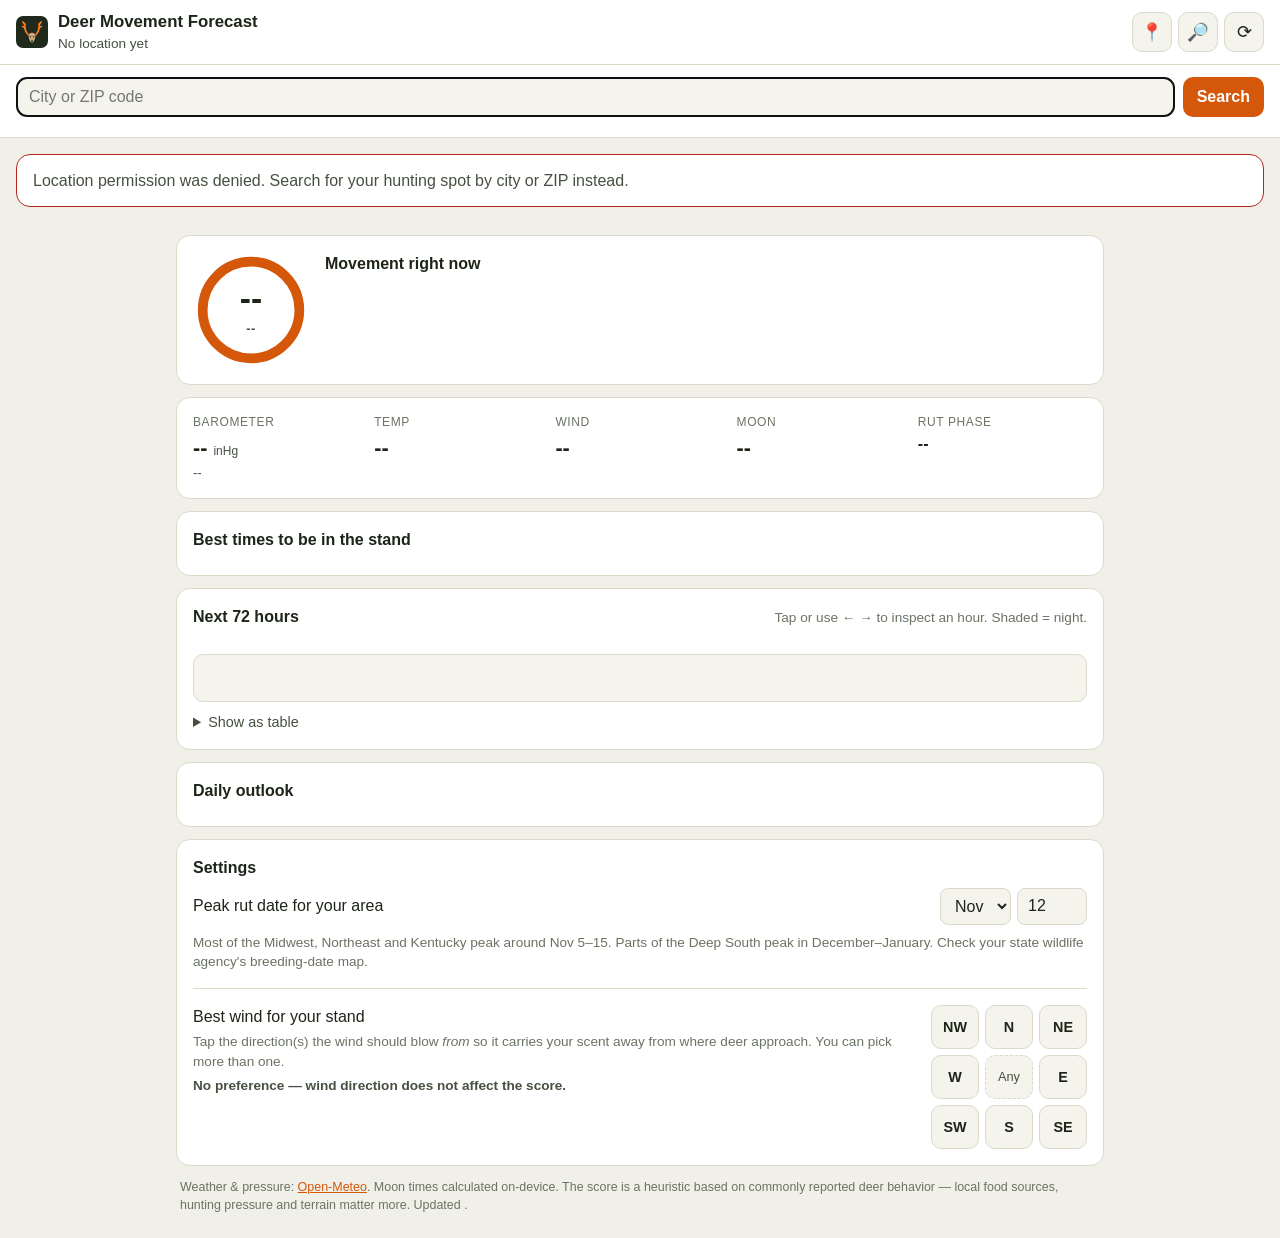
==== commit 7814e801: "Add preferred stand wind direction to deer forecast Settings now has a compass picker for the wind d" ====
--- a/deer-forecast/index.html
+++ b/deer-forecast/index.html
@@ -128,6 +128,26 @@
             </label>
             <p class="muted small">Most of the Midwest, Northeast and Kentucky peak around Nov 5–15. Parts of the
                 Deep South peak in December–January. Check your state wildlife agency's breeding-date map.</p>
+
+            <div class="setting wind-setting">
+                <div>
+                    <span>Best wind for your stand</span>
+                    <p class="muted small">Tap the direction(s) the wind should blow <em>from</em> so it carries your
+                        scent away from where deer approach. You can pick more than one.</p>
+                    <p id="windPrefSummary" class="small wind-summary"></p>
+                </div>
+                <div id="windRose" class="wind-rose" role="group" aria-label="Preferred wind directions">
+                    <button type="button" data-dir="NW" aria-pressed="false">NW</button>
+                    <button type="button" data-dir="N" aria-pressed="false">N</button>
+                    <button type="button" data-dir="NE" aria-pressed="false">NE</button>
+                    <button type="button" data-dir="W" aria-pressed="false">W</button>
+                    <button type="button" class="rose-clear" aria-label="Clear wind preference">Any</button>
+                    <button type="button" data-dir="E" aria-pressed="false">E</button>
+                    <button type="button" data-dir="SW" aria-pressed="false">SW</button>
+                    <button type="button" data-dir="S" aria-pressed="false">S</button>
+                    <button type="button" data-dir="SE" aria-pressed="false">SE</button>
+                </div>
+            </div>
         </section>
 
         <p class="footnote">
--- a/deer-forecast/styles.css
+++ b/deer-forecast/styles.css
@@ -231,3 +231,28 @@
     .now-body { width: 100%; }
     .brand h1 { font-size: 0.95rem; }
 }
+
+/* Wind direction */
+.wind-good { color: var(--up); fill: var(--up); }
+.wind-ok { color: var(--text-2); fill: var(--text-2); }
+.wind-bad { color: var(--down); fill: var(--down); }
+.wind-calm, .wind-none { color: var(--muted); fill: var(--muted); }
+#chart .warrow { stroke: none; }
+.win-wind { font-size: 0.82rem; color: var(--text-2); }
+.win-wind.wind-good { color: var(--up); }
+.win-wind.wind-bad { color: var(--down); }
+.wind-setting { margin-top: 16px; padding-top: 16px; border-top: 1px solid var(--border); align-items: flex-start; flex-wrap: nowrap; }
+.wind-setting > div:first-child { flex: 1; min-width: 0; }
+.wind-setting p { margin-top: 4px; }
+.wind-summary { color: var(--text-2); font-weight: 600; }
+.wind-rose { display: grid; grid-template-columns: repeat(3, 48px); grid-template-rows: repeat(3, 44px); gap: 6px; flex-shrink: 0; }
+.wind-rose button {
+    border-radius: 10px; border: 1px solid var(--border); background: var(--card-2); color: var(--text);
+    font-weight: 700; font-size: 0.9rem; cursor: pointer;
+}
+.wind-rose button[aria-pressed="true"] { background: var(--accent); border-color: var(--accent); color: #fff; }
+.wind-rose .rose-clear { font-weight: 500; font-size: 0.8rem; color: var(--text-2); border-style: dashed; }
+@media (max-width: 520px) {
+    .wind-setting { flex-wrap: wrap; }
+    .wind-rose { margin: 0 auto; }
+}
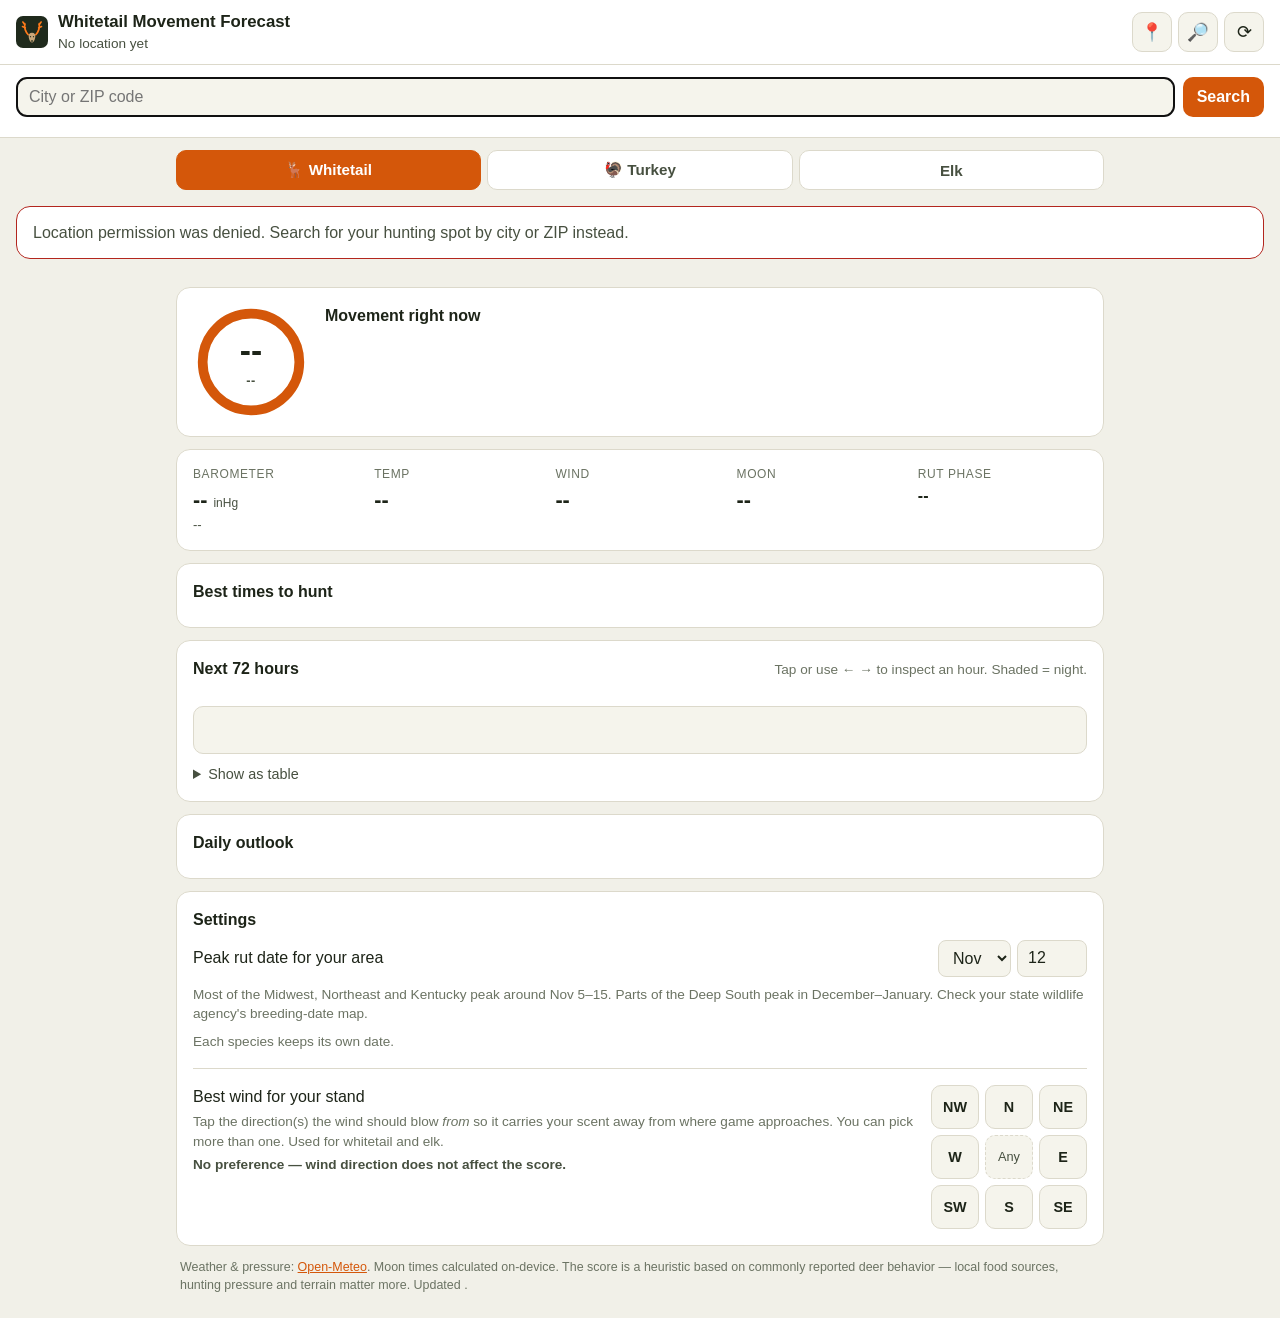
==== commit 4868d23b: "Add turkey and elk to the movement forecast The app now has species tabs for whitetail, turkey and e" ====
--- a/deer-forecast/index.html
+++ b/deer-forecast/index.html
@@ -7,7 +7,7 @@
     <meta name="theme-color" content="#1f2a1c">
     <meta name="apple-mobile-web-app-capable" content="yes">
     <meta name="apple-mobile-web-app-status-bar-style" content="black-translucent">
-    <title>Deer Movement Forecast</title>
+    <title>Game Movement Forecast</title>
     <link rel="manifest" href="manifest.webmanifest">
     <link rel="icon" href="icon.svg" type="image/svg+xml">
     <link rel="apple-touch-icon" href="icon.svg">
@@ -18,7 +18,7 @@
         <div class="brand">
             <img src="icon.svg" alt="" width="32" height="32">
             <div>
-                <h1>Deer Movement Forecast</h1>
+                <h1 id="appTitle">Game Movement Forecast</h1>
                 <p id="locationName" class="location">Locating…</p>
             </div>
         </div>
@@ -37,6 +37,12 @@
         <ul id="searchResults" class="search-results"></ul>
     </section>
 
+    <nav id="speciesTabs" class="species-tabs" role="tablist" aria-label="Species">
+        <button type="button" role="tab" data-species="deer" aria-selected="true">🦌 Whitetail</button>
+        <button type="button" role="tab" data-species="turkey" aria-selected="false">🦃 Turkey</button>
+        <button type="button" role="tab" data-species="elk" aria-selected="false">Elk</button>
+    </nav>
+
     <div id="status" class="status" role="status" hidden></div>
 
     <main id="main" hidden>
@@ -52,7 +58,7 @@
                 </div>
             </div>
             <div class="now-body">
-                <h2>Movement right now</h2>
+                <h2 id="nowHeading">Movement right now</h2>
                 <p id="nowTime" class="muted"></p>
                 <ul id="nowFactors" class="factors"></ul>
             </div>
@@ -80,14 +86,14 @@
                 <span id="curMoonSub" class="cond-sub"></span>
             </div>
             <div class="cond cond-rut">
-                <span class="cond-label">Rut phase</span>
+                <span id="seasonLabel" class="cond-label">Rut phase</span>
                 <span id="curRut" class="cond-value small">--</span>
                 <span id="curRutSub" class="cond-sub"></span>
             </div>
         </section>
 
         <section class="card">
-            <h2>Best times to be in the stand</h2>
+            <h2>Best times to hunt</h2>
             <div id="bestTimes" class="best-times"></div>
         </section>
 
@@ -114,26 +120,33 @@
         <section class="card settings">
             <h2>Settings</h2>
             <label class="setting">
-                <span>Peak rut date for your area</span>
+                <span id="peakLabel">Peak rut date for your area</span>
                 <span class="rut-inputs">
-                    <select id="rutMonth" aria-label="Peak rut month">
+                    <select id="rutMonth" aria-label="Season peak month">
+                        <option value="01">Jan</option>
+                        <option value="02">Feb</option>
+                        <option value="03">Mar</option>
+                        <option value="04">Apr</option>
+                        <option value="05">May</option>
+                        <option value="06">Jun</option>
+                        <option value="07">Jul</option>
+                        <option value="08">Aug</option>
+                        <option value="09">Sep</option>
                         <option value="10">Oct</option>
                         <option value="11">Nov</option>
                         <option value="12">Dec</option>
-                        <option value="01">Jan</option>
-                        <option value="02">Feb</option>
                     </select>
-                    <input id="rutDay" type="number" min="1" max="31" inputmode="numeric" aria-label="Peak rut day">
+                    <input id="rutDay" type="number" min="1" max="31" inputmode="numeric" aria-label="Season peak day">
                 </span>
             </label>
-            <p class="muted small">Most of the Midwest, Northeast and Kentucky peak around Nov 5–15. Parts of the
-                Deep South peak in December–January. Check your state wildlife agency's breeding-date map.</p>
+            <p id="peakHelp" class="muted small"></p>
+            <p class="muted small">Each species keeps its own date.</p>
 
             <div class="setting wind-setting">
                 <div>
                     <span>Best wind for your stand</span>
                     <p class="muted small">Tap the direction(s) the wind should blow <em>from</em> so it carries your
-                        scent away from where deer approach. You can pick more than one.</p>
+                        scent away from where game approaches. You can pick more than one. Used for whitetail and elk.</p>
                     <p id="windPrefSummary" class="small wind-summary"></p>
                 </div>
                 <div id="windRose" class="wind-rose" role="group" aria-label="Preferred wind directions">
--- a/deer-forecast/styles.css
+++ b/deer-forecast/styles.css
@@ -256,3 +256,14 @@
     .wind-setting { flex-wrap: wrap; }
     .wind-rose { margin: 0 auto; }
 }
+
+/* Species picker */
+.species-tabs {
+    display: flex; gap: 6px; max-width: 960px; margin: 12px auto 0; padding: 0 16px;
+}
+.species-tabs button {
+    flex: 1; padding: 10px 8px; border-radius: 10px; border: 1px solid var(--border);
+    background: var(--card); color: var(--text-2); font-size: 0.95rem; font-weight: 600; cursor: pointer;
+}
+.species-tabs button[aria-selected="true"] { background: var(--accent); border-color: var(--accent); color: #fff; }
+.wind-rose.inactive { opacity: 0.45; }
